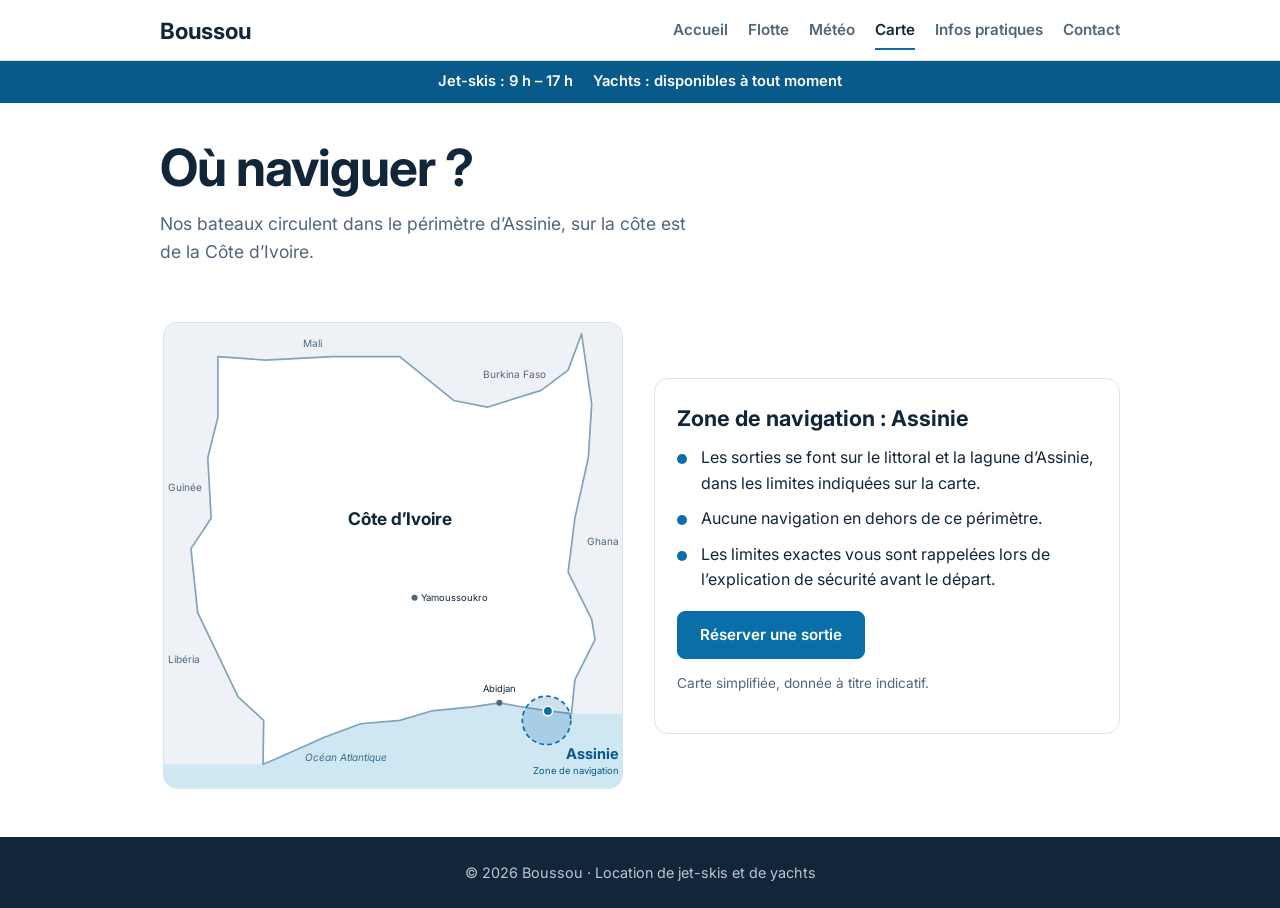
==== carte.html @ 57df0d9c "Add files via upload" ====
<!DOCTYPE html>
<html lang="fr">
<head>
<meta charset="UTF-8">
<meta name="viewport" content="width=device-width, initial-scale=1, viewport-fit=cover">
<title>Où naviguer ? – Boussou</title>
<link href="https://fonts.googleapis.com/css2?family=Inter:wght@400;600;700&display=swap" rel="stylesheet">
<link rel="stylesheet" href="style.css">
</head>
<body>
<header><div class="wrap barre"><a class="logo" href="index.html">Boussou</a><button class="menu-btn" id="menu-btn" type="button" aria-expanded="false" aria-controls="nav">Menu</button><nav id="nav" aria-label="Navigation principale"><a href="index.html">Accueil</a><a href="flotte.html">Flotte</a><a href="meteo.html">Météo</a><a href="carte.html" class="actif">Carte</a><a href="infos.html">Infos pratiques</a><a href="contact.html">Contact</a></nav></div></header>
<div class="barre-h"><span>Jet-skis : 9 h – 17 h</span><span>Yachts : disponibles à tout moment</span></div>
<main>
<div class="wrap hero petit"><h1>Où naviguer ?</h1><p class="sub">Nos bateaux circulent dans le périmètre d’Assinie, sur la côte est de la Côte d’Ivoire.</p></div>
<section><div class="wrap zonebox">
<svg class="ci" viewBox="-20 0 680 690" role="img" aria-label="Carte simplifiée de la Côte d’Ivoire avec la zone de navigation d’Assinie, au sud-est">
<path d="M-20,655 L127,655 L144,648 L218,615 L272,595 L330,590 L377,576 L438,570 L478,564 L506,569 L550,576 L585,580 L660,580 L660,690 L-20,690Z" fill="#cfe6f3"/>
<path d="M60,50 L130,55 L230,50 L330,50 L410,115 L460,125 L540,100 L580,70 L600,16 L615,120 L610,200 L590,290 L580,370 L615,440 L620,470 L590,530 L585,580 L550,576 L506,569 L478,564 L438,570 L377,576 L330,590 L272,595 L218,615 L144,648 L127,655 L128,590 L90,555 L30,430 L20,335 L50,290 L45,200 L60,140Z" fill="#fff" stroke="#7fa3ba" stroke-width="2.5" stroke-linejoin="round"/>
<g font-family="Inter,system-ui,sans-serif" fill="#52667a" font-size="15">
<text x="330" y="300" text-anchor="middle" font-size="26" font-weight="700" fill="#12263a">Côte d’Ivoire</text>
<text x="200" y="36" text-anchor="middle">Mali</text><text x="500" y="82" text-anchor="middle">Burkina Faso</text>
<text x="655" y="330" text-anchor="end">Ghana</text><text x="-14" y="250">Guinée</text><text x="-14" y="505">Libéria</text>
<text x="250" y="650" text-anchor="middle" font-style="italic" fill="#3d6f8f">Océan Atlantique</text></g>
<g font-family="Inter,system-ui,sans-serif" font-size="14" fill="#12263a">
<circle cx="352" cy="408" r="4.5" fill="#52667a"/><text x="362" y="413">Yamoussoukro</text>
<circle cx="478" cy="564" r="4.5" fill="#52667a"/><text x="478" y="548" text-anchor="middle">Abidjan</text></g>
<circle cx="548" cy="590" r="36" fill="#0a6ea8" fill-opacity=".2" stroke="#0a6ea8" stroke-width="2.5" stroke-dasharray="7 5"/>
<circle cx="550" cy="576" r="7" fill="#0a6ea8" stroke="#fff" stroke-width="2.5"/>
<text x="655" y="648" text-anchor="end" font-family="Inter,system-ui,sans-serif" font-size="22" font-weight="700" fill="#085a8a">Assinie</text>
<text x="655" y="670" text-anchor="end" font-family="Inter,system-ui,sans-serif" font-size="14" fill="#085a8a">Zone de navigation</text>
</svg>
<div class="carte">
  <h3>Zone de navigation : Assinie</h3>
  <ul class="liste-zone">
    <li>Les sorties se font sur le littoral et la lagune d’Assinie, dans les limites indiquées sur la carte.</li>
    <li>Aucune navigation en dehors de ce périmètre.</li>
    <li>Les limites exactes vous sont rappelées lors de l’explication de sécurité avant le départ.</li>
  </ul>
  <a class="btn" href="flotte.html">Réserver une sortie</a>
  <p class="mini" style="margin-top:14px">Carte simplifiée, donnée à titre indicatif.</p>
</div>
</div></section>
</main>
<footer>© 2026 Boussou · Location de jet-skis et de yachts</footer>
<script src="script.js"></script>
</body>
</html>
---- style.css ----
/* Boussou – style commun à toutes les pages */
:root{--encre:#12263a;--texte2:#52667a;--accent:#0a6ea8;--accent2:#085a8a;--gris:#f3f6f9;--bord:#dbe3ea;--img:url(plage.jpg)}
*{box-sizing:border-box;margin:0;padding:0}
html{scroll-behavior:smooth}
body{font-family:Inter,system-ui,-apple-system,"Segoe UI",sans-serif;color:var(--encre);background:#fff;line-height:1.6;-webkit-font-smoothing:antialiased}
a:focus-visible,summary:focus-visible{outline:3px solid var(--accent);outline-offset:3px}
.wrap{max-width:1000px;margin:0 auto;padding:0 20px}
header{border-bottom:1px solid var(--bord);background:#fff;position:sticky;top:0;z-index:5}
.barre{display:flex;flex-wrap:wrap;justify-content:space-between;align-items:center;gap:2px 24px;padding-top:calc(12px + env(safe-area-inset-top,0px));padding-bottom:6px}
.logo{font-size:1.4rem;font-weight:700;color:var(--encre);text-decoration:none;letter-spacing:-.01em}
nav{display:flex;flex-wrap:wrap;gap:0 20px}
nav a{color:var(--texte2);text-decoration:none;font-weight:600;font-size:.95rem;padding:6px 0;border-bottom:2px solid transparent}
nav a:hover{color:var(--accent)}
nav a.actif{color:var(--encre);border-bottom-color:var(--accent)}
.btn{display:inline-block;text-decoration:none;background:var(--accent);color:#fff;font-weight:600;font-size:.95rem;padding:11px 22px;border-radius:8px;border:1.5px solid var(--accent);transition:background .15s,color .15s;cursor:pointer;font-family:inherit}
.btn:hover{background:var(--accent2)}
.btn.grand{font-size:1.05rem;padding:14px 28px}
.btn.ghost{background:transparent;color:var(--accent)}
.btn.ghost:hover{background:var(--accent);color:#fff}
.hero{padding:40px 20px 48px}
.hero.petit{padding:36px 20px 8px}
h1{font-size:clamp(2rem,6.2vw,3.2rem);line-height:1.12;font-weight:700;letter-spacing:-.02em;max-width:18ch}
.sub{color:var(--texte2);font-size:1.1rem;max-width:50ch;margin:14px 0 24px}
.petit .sub{margin-bottom:0}
.photo{margin-top:34px}
.photo img{display:block;width:100%;aspect-ratio:4/3;object-fit:cover;object-position:45% 80%;border-radius:14px}
@media(min-width:760px){.photo img{aspect-ratio:16/8;object-position:50% 72%}}
section{padding:48px 0}
.gris{background:var(--gris)}
h2{font-size:clamp(1.6rem,4.5vw,2.1rem);font-weight:700;letter-spacing:-.015em;line-height:1.2;margin-bottom:22px}
.cartes{display:grid;gap:20px}
@media(min-width:800px){.cartes{grid-template-columns:1fr 1fr}.cartes.trois{grid-template-columns:1fr 1fr 1fr}}
.carte{background:#fff;border:1px solid var(--bord);border-radius:14px;padding:22px}
.carte h3{font-size:1.35rem;font-weight:700}
.carte p{color:var(--texte2);margin:6px 0 16px}
.vignette{aspect-ratio:16/10;border-radius:10px;background-image:var(--img);background-repeat:no-repeat;margin-bottom:16px;background-color:#cfe3ee}
.tete{display:flex;align-items:center;gap:10px;margin-bottom:14px}
.etiquette{background:#e5f1f8;color:var(--accent2);font-weight:700;font-size:.78rem;padding:3px 10px;border-radius:20px}
.specs{display:grid;grid-template-columns:1fr 1fr;gap:12px 16px;margin-bottom:14px}
.specs dt{font-size:.8rem;color:var(--texte2)}
.specs dd{font-weight:700}
.ligne{display:flex;align-items:center;gap:12px;padding:12px 0;border-top:1px solid var(--bord)}
.ligne .nom{flex:1;font-weight:600}
.ligne .prix{font-weight:700}
.ligne a{border:1.5px solid var(--accent);color:var(--accent);text-decoration:none;font-weight:600;font-size:.88rem;padding:7px 14px;border-radius:8px;transition:background .15s,color .15s}
.ligne a:hover{background:var(--accent);color:#fff}
.etapes{display:grid;gap:26px}
@media(min-width:800px){.etapes{grid-template-columns:repeat(3,1fr)}}
.etape b{display:grid;place-items:center;width:38px;height:38px;border-radius:50%;background:var(--accent);color:#fff;margin-bottom:10px}
.etape h3{font-size:1.1rem}
.etape p{color:var(--texte2)}
.etroit{max-width:640px}
details{border:1px solid var(--bord);border-radius:10px;margin-bottom:10px;background:#fff}
summary{cursor:pointer;font-weight:600;padding:16px 18px}
details p{padding:0 18px 16px;color:var(--texte2)}
.champ{display:grid;gap:6px;margin-bottom:16px}
label{font-weight:600;font-size:.95rem}
input,select,textarea{font:inherit;padding:12px;border:1px solid var(--bord);border-radius:8px;background:#fff;color:var(--encre);width:100%}
textarea{min-height:110px}
.ou{margin-top:18px;color:var(--texte2)}
.ou a{color:var(--accent);font-weight:600}
footer{background:var(--encre);color:#b9c7d4;text-align:center;padding:24px 20px calc(24px + env(safe-area-inset-bottom,0px));font-size:.9rem}
.zonebox{display:grid;gap:28px;align-items:center}
@media(min-width:800px){.zonebox{grid-template-columns:1fr 1fr}}
svg.ci{width:100%;height:auto;max-width:460px;margin:0 auto;display:block;border:1px solid var(--bord);border-radius:14px;background:#eef2f6}
.liste-zone{list-style:none;display:grid;gap:10px;margin:10px 0 18px}
.liste-zone li{padding-left:24px;position:relative}
.liste-zone li::before{content:"";position:absolute;left:0;top:.55em;width:10px;height:10px;border-radius:50%;background:var(--accent)}
.mini{font-size:.85rem;color:var(--texte2)}
.onglets{display:flex;gap:8px;max-width:440px;margin-bottom:14px}
.onglets button{flex:1;padding:12px 10px;border:1.5px solid var(--accent);background:#fff;color:var(--accent);font:600 1rem Inter,system-ui,sans-serif;border-radius:10px;cursor:pointer}
.onglets button[aria-selected=true]{background:var(--accent);color:#fff}
.intro-cat{color:var(--texte2);margin-bottom:22px}
.carte.large{grid-column:1/-1}
@media(min-width:800px){.large .specs{grid-template-columns:repeat(3,1fr)}}
.titre-int{font-size:1rem;margin:6px 0 10px}
.galerie{display:flex;gap:12px;overflow-x:auto;scroll-snap-type:x mandatory;padding-bottom:10px;margin-bottom:12px}
.tuile{flex:0 0 68%;max-width:270px;scroll-snap-align:start;border:1px solid var(--bord);border-radius:10px;overflow:hidden;background:#fff}
.tuile .ph{aspect-ratio:4/3;background:#e8f0f5 center/cover;display:grid;place-items:center;color:var(--texte2);font-size:.82rem}
.tuile figcaption{padding:9px 12px;font-weight:600}

/* Météo */
.meteo-jours{display:grid;grid-template-columns:repeat(4,1fr);gap:8px;margin-bottom:16px}
.mj{border:1.5px solid var(--bord);background:#fff;border-radius:10px;padding:10px 4px;text-align:center;cursor:pointer;font:inherit;color:var(--encre);display:grid;gap:2px;justify-items:center}
.mj[aria-pressed=true]{border-color:var(--accent);background:#e5f1f8}
.mj .j{font-weight:700;font-size:.85rem;text-transform:capitalize}
.mj .ic{font-size:1.7rem;line-height:1.2}
.mj .t{font-weight:700}
.mj .p{font-size:.78rem;color:var(--texte2)}
.verdict{padding:14px 16px;border-radius:10px;font-weight:700;margin-bottom:14px}
.verdict small{display:block;font-weight:400;margin-top:4px}
.v0{background:#e6f5ec;color:#16643a}.v1{background:#fff4dd;color:#7a5200}.v2{background:#fde8e8;color:#8f1d1d}
.mdet{display:grid;gap:20px}
@media(min-width:800px){.mdet{grid-template-columns:1fr 1fr}}
.mdet .carte p{margin:0}
.chiffres{display:grid;grid-template-columns:1fr 1fr;gap:10px 16px}
.chiffres dt{font-size:.8rem;color:var(--texte2)}
.chiffres dd{font-weight:700}
.prevoir{list-style:none;display:grid;gap:8px}
.prevoir li{padding-left:24px;position:relative}
.prevoir li::before{content:"\2713";position:absolute;left:0;color:var(--accent);font-weight:700}

/* En-tête : logo + bouton Menu sur mobile, menu horizontal sur grand écran */
.barre{padding-bottom:10px}
.menu-btn{display:inline-flex;align-items:center;gap:8px;background:#fff;border:1.5px solid var(--bord);border-radius:8px;padding:8px 14px;font:600 .95rem Inter,system-ui,sans-serif;color:var(--encre);cursor:pointer}
.menu-btn::after{content:"\25BE"}
.menu-btn[aria-expanded=true]::after{content:"\25B4"}
.menu-btn:focus-visible{outline:3px solid var(--accent);outline-offset:3px}
@media(max-width:799px){
  nav{display:none;flex-direction:column;flex-basis:100%;gap:0;padding:6px 0 4px}
  nav.ouvert{display:flex}
  nav a{padding:14px 2px;font-size:1.05rem;border-bottom:1px solid var(--bord)}
  nav a:last-child{border-bottom:0}
  nav a.actif{color:var(--accent);border-bottom-color:var(--bord)}
}
@media(min-width:800px){.menu-btn{display:none}}

/* Horaires bien visibles */
.barre-h{background:var(--accent2);color:#fff;font-size:.92rem;font-weight:600;text-align:center;padding:9px 16px;display:flex;flex-wrap:wrap;justify-content:center;gap:2px 20px}
.heure{display:inline-block;background:#e5f1f8;color:var(--accent2);font-weight:700;font-size:1rem;padding:6px 14px;border-radius:20px;margin:2px 0 10px}
.carte .heure{margin-bottom:12px}
.encart-h{display:grid;gap:2px;border:1.5px solid var(--accent);background:#e5f1f8;border-radius:12px;padding:14px 16px;margin:0 0 22px;font-weight:600;color:var(--encre)}
.encart-h b{font-size:.8rem;letter-spacing:.06em;text-transform:uppercase;color:var(--accent2)}
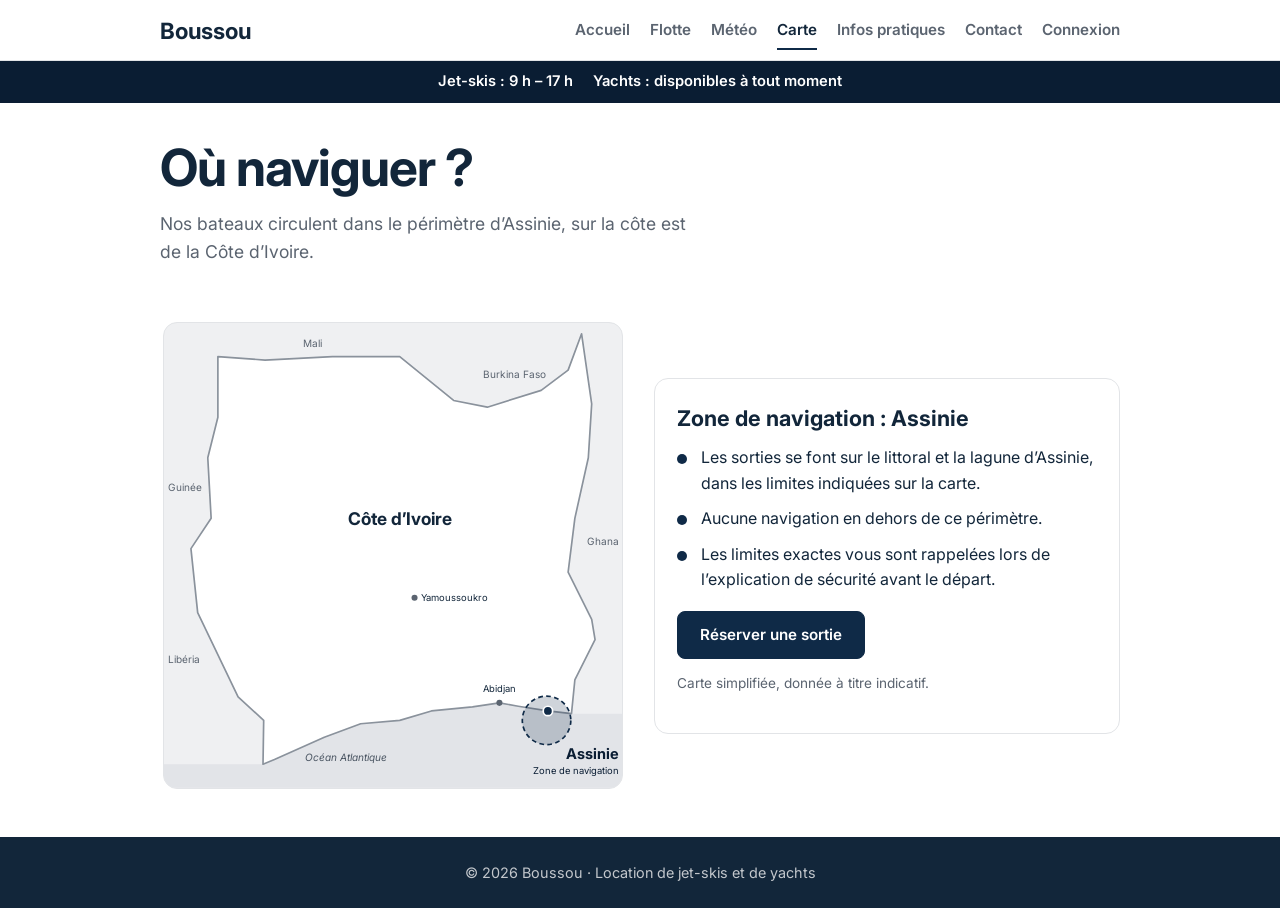
==== commit 570eeb19: "Add files via upload" ====
--- a/carte.html
+++ b/carte.html
@@ -1,33 +1,27 @@
 <!DOCTYPE html>
-<html lang="fr">
-<head>
-<meta charset="UTF-8">
-<meta name="viewport" content="width=device-width, initial-scale=1, viewport-fit=cover">
-<title>Où naviguer ? – Boussou</title>
+<html lang="fr"><head><meta charset="UTF-8"><meta name="viewport" content="width=device-width, initial-scale=1, viewport-fit=cover"><title>Zone de navigation – Boussou</title>
 <link href="https://fonts.googleapis.com/css2?family=Inter:wght@400;600;700&display=swap" rel="stylesheet">
-<link rel="stylesheet" href="style.css">
-</head>
-<body>
-<header><div class="wrap barre"><a class="logo" href="index.html">Boussou</a><button class="menu-btn" id="menu-btn" type="button" aria-expanded="false" aria-controls="nav">Menu</button><nav id="nav" aria-label="Navigation principale"><a href="index.html">Accueil</a><a href="flotte.html">Flotte</a><a href="meteo.html">Météo</a><a href="carte.html" class="actif">Carte</a><a href="infos.html">Infos pratiques</a><a href="contact.html">Contact</a></nav></div></header>
+<link rel="stylesheet" href="style.css"></head><body>
+<header><div class="wrap barre"><a class="logo" href="index.html">Boussou</a><button class="menu-btn" id="menu-btn" type="button" aria-expanded="false" aria-controls="nav">Menu</button><nav id="nav" aria-label="Navigation principale"><a href="index.html">Accueil</a><a href="flotte.html">Flotte</a><a href="meteo.html">Météo</a><a class="actif" href="carte.html">Carte</a><a href="infos.html">Infos pratiques</a><a href="contact.html">Contact</a><a id="lien-compte" href="connexion.html">Connexion</a></nav></div></header>
 <div class="barre-h"><span>Jet-skis : 9 h – 17 h</span><span>Yachts : disponibles à tout moment</span></div>
 <main>
 <div class="wrap hero petit"><h1>Où naviguer ?</h1><p class="sub">Nos bateaux circulent dans le périmètre d’Assinie, sur la côte est de la Côte d’Ivoire.</p></div>
 <section><div class="wrap zonebox">
 <svg class="ci" viewBox="-20 0 680 690" role="img" aria-label="Carte simplifiée de la Côte d’Ivoire avec la zone de navigation d’Assinie, au sud-est">
-<path d="M-20,655 L127,655 L144,648 L218,615 L272,595 L330,590 L377,576 L438,570 L478,564 L506,569 L550,576 L585,580 L660,580 L660,690 L-20,690Z" fill="#cfe6f3"/>
-<path d="M60,50 L130,55 L230,50 L330,50 L410,115 L460,125 L540,100 L580,70 L600,16 L615,120 L610,200 L590,290 L580,370 L615,440 L620,470 L590,530 L585,580 L550,576 L506,569 L478,564 L438,570 L377,576 L330,590 L272,595 L218,615 L144,648 L127,655 L128,590 L90,555 L30,430 L20,335 L50,290 L45,200 L60,140Z" fill="#fff" stroke="#7fa3ba" stroke-width="2.5" stroke-linejoin="round"/>
-<g font-family="Inter,system-ui,sans-serif" fill="#52667a" font-size="15">
+<path d="M-20,655 L127,655 L144,648 L218,615 L272,595 L330,590 L377,576 L438,570 L478,564 L506,569 L550,576 L585,580 L660,580 L660,690 L-20,690Z" fill="#e2e4e8"/>
+<path d="M60,50 L130,55 L230,50 L330,50 L410,115 L460,125 L540,100 L580,70 L600,16 L615,120 L610,200 L590,290 L580,370 L615,440 L620,470 L590,530 L585,580 L550,576 L506,569 L478,564 L438,570 L377,576 L330,590 L272,595 L218,615 L144,648 L127,655 L128,590 L90,555 L30,430 L20,335 L50,290 L45,200 L60,140Z" fill="#fff" stroke="#8a929c" stroke-width="2.5" stroke-linejoin="round"/>
+<g font-family="Inter,system-ui,sans-serif" fill="#5b6470" font-size="15">
 <text x="330" y="300" text-anchor="middle" font-size="26" font-weight="700" fill="#12263a">Côte d’Ivoire</text>
 <text x="200" y="36" text-anchor="middle">Mali</text><text x="500" y="82" text-anchor="middle">Burkina Faso</text>
 <text x="655" y="330" text-anchor="end">Ghana</text><text x="-14" y="250">Guinée</text><text x="-14" y="505">Libéria</text>
-<text x="250" y="650" text-anchor="middle" font-style="italic" fill="#3d6f8f">Océan Atlantique</text></g>
+<text x="250" y="650" text-anchor="middle" font-style="italic" fill="#4a5562">Océan Atlantique</text></g>
 <g font-family="Inter,system-ui,sans-serif" font-size="14" fill="#12263a">
-<circle cx="352" cy="408" r="4.5" fill="#52667a"/><text x="362" y="413">Yamoussoukro</text>
-<circle cx="478" cy="564" r="4.5" fill="#52667a"/><text x="478" y="548" text-anchor="middle">Abidjan</text></g>
-<circle cx="548" cy="590" r="36" fill="#0a6ea8" fill-opacity=".2" stroke="#0a6ea8" stroke-width="2.5" stroke-dasharray="7 5"/>
-<circle cx="550" cy="576" r="7" fill="#0a6ea8" stroke="#fff" stroke-width="2.5"/>
-<text x="655" y="648" text-anchor="end" font-family="Inter,system-ui,sans-serif" font-size="22" font-weight="700" fill="#085a8a">Assinie</text>
-<text x="655" y="670" text-anchor="end" font-family="Inter,system-ui,sans-serif" font-size="14" fill="#085a8a">Zone de navigation</text>
+<circle cx="352" cy="408" r="4.5" fill="#5b6470"/><text x="362" y="413">Yamoussoukro</text>
+<circle cx="478" cy="564" r="4.5" fill="#5b6470"/><text x="478" y="548" text-anchor="middle">Abidjan</text></g>
+<circle cx="548" cy="590" r="36" fill="#0f2a47" fill-opacity=".2" stroke="#0f2a47" stroke-width="2.5" stroke-dasharray="7 5"/>
+<circle cx="550" cy="576" r="7" fill="#0f2a47" stroke="#fff" stroke-width="2.5"/>
+<text x="655" y="648" text-anchor="end" font-family="Inter,system-ui,sans-serif" font-size="22" font-weight="700" fill="#0a1d33">Assinie</text>
+<text x="655" y="670" text-anchor="end" font-family="Inter,system-ui,sans-serif" font-size="14" fill="#0a1d33">Zone de navigation</text>
 </svg>
 <div class="carte">
   <h3>Zone de navigation : Assinie</h3>
@@ -43,5 +37,5 @@
 </main>
 <footer>© 2026 Boussou · Location de jet-skis et de yachts</footer>
 <script src="script.js"></script>
-</body>
-</html>
+<script src="compte.js"></script>
+</body></html>
--- a/style.css
+++ b/style.css
@@ -1,5 +1,5 @@
 /* Boussou – style commun à toutes les pages */
-:root{--encre:#12263a;--texte2:#52667a;--accent:#0a6ea8;--accent2:#085a8a;--gris:#f3f6f9;--bord:#dbe3ea;--img:url(plage.jpg)}
+:root{--encre:#12263a;--texte2:#5b6470;--accent:#0f2a47;--accent2:#0a1d33;--gris:#f5f5f6;--bord:#e2e4e7;--img:url(plage.jpg)}
 *{box-sizing:border-box;margin:0;padding:0}
 html{scroll-behavior:smooth}
 body{font-family:Inter,system-ui,-apple-system,"Segoe UI",sans-serif;color:var(--encre);background:#fff;line-height:1.6;-webkit-font-smoothing:antialiased}
@@ -33,9 +33,9 @@
 .carte{background:#fff;border:1px solid var(--bord);border-radius:14px;padding:22px}
 .carte h3{font-size:1.35rem;font-weight:700}
 .carte p{color:var(--texte2);margin:6px 0 16px}
-.vignette{aspect-ratio:16/10;border-radius:10px;background-image:var(--img);background-repeat:no-repeat;margin-bottom:16px;background-color:#cfe3ee}
+.vignette{aspect-ratio:16/10;border-radius:10px;background-image:var(--img);background-repeat:no-repeat;margin-bottom:16px;background-color:#e4e6e9}
 .tete{display:flex;align-items:center;gap:10px;margin-bottom:14px}
-.etiquette{background:#e5f1f8;color:var(--accent2);font-weight:700;font-size:.78rem;padding:3px 10px;border-radius:20px}
+.etiquette{background:#eeeff1;color:var(--accent2);font-weight:700;font-size:.78rem;padding:3px 10px;border-radius:20px}
 .specs{display:grid;grid-template-columns:1fr 1fr;gap:12px 16px;margin-bottom:14px}
 .specs dt{font-size:.8rem;color:var(--texte2)}
 .specs dd{font-weight:700}
@@ -59,10 +59,10 @@
 textarea{min-height:110px}
 .ou{margin-top:18px;color:var(--texte2)}
 .ou a{color:var(--accent);font-weight:600}
-footer{background:var(--encre);color:#b9c7d4;text-align:center;padding:24px 20px calc(24px + env(safe-area-inset-bottom,0px));font-size:.9rem}
+footer{background:var(--encre);color:#c3c7cc;text-align:center;padding:24px 20px calc(24px + env(safe-area-inset-bottom,0px));font-size:.9rem}
 .zonebox{display:grid;gap:28px;align-items:center}
 @media(min-width:800px){.zonebox{grid-template-columns:1fr 1fr}}
-svg.ci{width:100%;height:auto;max-width:460px;margin:0 auto;display:block;border:1px solid var(--bord);border-radius:14px;background:#eef2f6}
+svg.ci{width:100%;height:auto;max-width:460px;margin:0 auto;display:block;border:1px solid var(--bord);border-radius:14px;background:#eff0f2}
 .liste-zone{list-style:none;display:grid;gap:10px;margin:10px 0 18px}
 .liste-zone li{padding-left:24px;position:relative}
 .liste-zone li::before{content:"";position:absolute;left:0;top:.55em;width:10px;height:10px;border-radius:50%;background:var(--accent)}
@@ -76,13 +76,13 @@
 .titre-int{font-size:1rem;margin:6px 0 10px}
 .galerie{display:flex;gap:12px;overflow-x:auto;scroll-snap-type:x mandatory;padding-bottom:10px;margin-bottom:12px}
 .tuile{flex:0 0 68%;max-width:270px;scroll-snap-align:start;border:1px solid var(--bord);border-radius:10px;overflow:hidden;background:#fff}
-.tuile .ph{aspect-ratio:4/3;background:#e8f0f5 center/cover;display:grid;place-items:center;color:var(--texte2);font-size:.82rem}
+.tuile .ph{aspect-ratio:4/3;background:#ecedef center/cover;display:grid;place-items:center;color:var(--texte2);font-size:.82rem}
 .tuile figcaption{padding:9px 12px;font-weight:600}
 
 /* Météo */
 .meteo-jours{display:grid;grid-template-columns:repeat(4,1fr);gap:8px;margin-bottom:16px}
 .mj{border:1.5px solid var(--bord);background:#fff;border-radius:10px;padding:10px 4px;text-align:center;cursor:pointer;font:inherit;color:var(--encre);display:grid;gap:2px;justify-items:center}
-.mj[aria-pressed=true]{border-color:var(--accent);background:#e5f1f8}
+.mj[aria-pressed=true]{border-color:var(--accent);background:#eeeff1}
 .mj .j{font-weight:700;font-size:.85rem;text-transform:capitalize}
 .mj .ic{font-size:1.7rem;line-height:1.2}
 .mj .t{font-weight:700}
@@ -117,7 +117,120 @@
 
 /* Horaires bien visibles */
 .barre-h{background:var(--accent2);color:#fff;font-size:.92rem;font-weight:600;text-align:center;padding:9px 16px;display:flex;flex-wrap:wrap;justify-content:center;gap:2px 20px}
-.heure{display:inline-block;background:#e5f1f8;color:var(--accent2);font-weight:700;font-size:1rem;padding:6px 14px;border-radius:20px;margin:2px 0 10px}
+.heure{display:inline-block;background:#eeeff1;color:var(--accent2);font-weight:700;font-size:1rem;padding:6px 14px;border-radius:20px;margin:2px 0 10px}
 .carte .heure{margin-bottom:12px}
-.encart-h{display:grid;gap:2px;border:1.5px solid var(--accent);background:#e5f1f8;border-radius:12px;padding:14px 16px;margin:0 0 22px;font-weight:600;color:var(--encre)}
+.encart-h{display:grid;gap:2px;border:1.5px solid var(--accent);background:#eeeff1;border-radius:12px;padding:14px 16px;margin:0 0 22px;font-weight:600;color:var(--encre)}
 .encart-h b{font-size:.8rem;letter-spacing:.06em;text-transform:uppercase;color:var(--accent2)}
+
+/* Comptes clients */
+[hidden]{display:none!important}
+.etat{display:inline-block;padding:3px 10px;border-radius:20px;font-size:.82rem;font-weight:700;margin:2px 0 8px}
+.etroit .onglets{margin-bottom:20px}
+
+/* Yachts : cartes courtes et fiche */
+.specs.trois{grid-template-columns:repeat(3,1fr)}
+.actions{display:flex;gap:10px;flex-wrap:wrap}
+.carte.fiche{grid-column:1/-1}
+.carte.fiche h2{font-size:1.6rem}
+.galerie2{display:grid;grid-template-columns:1fr;gap:12px;margin-bottom:10px}
+@media(min-width:800px){.galerie2{max-width:760px}.fiche-specs{grid-template-columns:repeat(5,1fr)!important}}
+.tuile2{margin:0}
+.tuile2 .ph{display:block;width:100%;border:0;padding:0;border-radius:10px;background:#ecedef;cursor:zoom-in;overflow:hidden}
+.tuile2 .ph img{display:block;width:100%;height:auto}
+.tuile2 .ph.vide{aspect-ratio:16/5;display:grid;place-items:center;border:1.5px dashed var(--bord);background:#fff;color:var(--texte2);font-size:.8rem;cursor:default}
+.tuile2 figcaption{font-size:.8rem;color:var(--texte2);margin-top:4px}
+dd.vide{color:var(--texte2);font-weight:400;font-style:italic}
+#lb{position:fixed;inset:0;background:rgba(0,0,0,.92);display:grid;place-items:center;z-index:100;padding:16px;cursor:zoom-out}
+#lb img{max-width:100%;max-height:88vh;border-radius:8px}
+#lb button{position:absolute;top:calc(12px + env(safe-area-inset-top,0px));right:16px;width:42px;height:42px;border:0;border-radius:50%;background:#fff;color:#111;font-size:1.7rem;line-height:1;cursor:pointer}
+
+/* Visionneuse verticale */
+#lb{display:block;padding:0;cursor:default}
+#lb .pile{height:100%;overflow-y:auto;scroll-snap-type:y mandatory;overscroll-behavior:contain;-webkit-overflow-scrolling:touch}
+#lb figure{height:100%;margin:0;scroll-snap-align:center;scroll-snap-stop:always;display:grid;place-items:center;padding:64px 12px}
+#lb img{max-width:100%;max-height:100%;object-fit:contain;border-radius:8px}
+#lb .x{z-index:2}
+#lb .cpt{position:absolute;z-index:2;top:calc(22px + env(safe-area-inset-top,0px));left:16px;color:#fff;font-size:.95rem;font-weight:600}
+
+/* Cartes « affiche » */
+.carte.affiche{padding:0;overflow:hidden}
+.photo{position:relative}
+.photo img{display:block;width:100%;height:auto}
+.photo .vignette{margin:0;border-radius:0;aspect-ratio:4/3}
+.legende{position:absolute;left:0;right:0;bottom:0;padding:56px 18px 16px;color:#fff;background:linear-gradient(to top,rgba(10,29,51,.88),rgba(10,29,51,0))}
+.legende h3{color:#fff;font-size:1.4rem;font-weight:700;line-height:1.15;letter-spacing:.02em;text-transform:uppercase}
+.legende span{display:block;font-size:.85rem;opacity:.85;margin-top:2px}
+.infos{padding:16px 18px 18px}
+.carte.affiche .infos p{margin:0 0 6px}
+.infos .fait{font-weight:600;color:var(--encre)}
+.infos .apartir{color:var(--texte2)}
+.infos .apartir b{color:var(--encre)}
+.infos .dispo{font-size:.85rem;color:var(--texte2);margin-bottom:14px!important}
+.infos .actions{margin-top:2px}
+
+/* Yachts : carte « affiche » */
+.carte.yc{padding:0;overflow:hidden}
+.poster{position:relative;display:block;width:100%;padding:0;border:0;background:none;cursor:pointer;text-align:left;color:#fff;font:inherit}
+.poster img{display:block;width:100%;height:auto}
+.sans{display:block;width:100%;aspect-ratio:3/2;background:linear-gradient(135deg,#1c3556,#0a1d33)}
+.legende{position:absolute;left:0;right:0;bottom:0;padding:56px 18px 16px;display:grid;gap:2px;text-align:left;color:#fff;background:linear-gradient(to top,rgba(10,29,51,.9),rgba(10,29,51,0));pointer-events:none}
+.legende small{font-size:.74rem;font-weight:600;letter-spacing:.16em;text-transform:uppercase;opacity:.85}
+.legende b{font-size:1.75rem;line-height:1.1;font-weight:800;letter-spacing:.02em;text-transform:uppercase}
+.legende b span{display:inline;font-size:1em;font-weight:400;opacity:.9}
+.pied{padding:14px 18px 18px}
+.fiche{grid-column:1/-1}
+.fiche>.btn{margin-bottom:14px}
+.fiche .info{margin-top:18px}
+.tuile2 .ph{position:relative;text-align:left}
+.tuile2 .ph.affiche-vide{padding:0;border:0;cursor:default;overflow:hidden;background:none}
+
+.fiche .info .titre-int{margin-top:24px;margin-bottom:8px}
+.fiche .info .titre-int:first-child{margin-top:0}
+
+/* Accueil : grande photo pleine largeur */
+.photo-pleine img{display:block;width:100%;height:auto;max-height:78vh;object-fit:cover;object-position:50% 65%}
+.photo-pleine+.hero{padding-top:28px}
+
+/* Fiche yacht : photos pleine largeur + panneau du bas */
+body.fiche-ouverte #sec-flotte{padding-top:0}
+.fiche{margin-inline:-20px;padding-bottom:170px;grid-column:1/-1}
+.gal{position:relative;max-width:760px;margin-inline:auto}
+.gal #retour{position:fixed;top:calc(var(--hh,64px) + 10px);left:12px;z-index:6;margin:0;background:#fff;box-shadow:0 2px 10px rgba(0,0,0,.28)}
+.galerie2{gap:2px;background:#0a1d33;margin:0;max-width:none}
+.tuile2 .ph{border-radius:0}
+.feuille{position:fixed;left:0;right:0;bottom:0;z-index:30;background:#fff;border-radius:18px 18px 0 0;box-shadow:0 -8px 28px rgba(10,29,51,.24);display:flex;flex-direction:column;max-height:82vh;padding-bottom:env(safe-area-inset-bottom,0px)}
+.feuille.ouverte{height:82vh}
+.feuille .poignee{display:flex;align-items:center;justify-content:center;gap:8px;flex:none;width:calc(100% - 36px);margin:12px 18px 10px;padding:11px 14px;border:1.5px solid var(--accent);border-radius:999px;background:#fff;color:var(--accent);font:700 .95rem Inter,system-ui,sans-serif;cursor:pointer;animation:pulse 2.2s ease-in-out 3}
+.feuille .poignee .fl-ch{font-style:normal;font-size:.8rem}
+.feuille.ouverte .poignee{animation:none}
+@keyframes pulse{0%,100%{background:#fff;color:var(--accent)}50%{background:var(--accent);color:#fff}}
+.feuille .fl{flex:none;display:flex;align-items:center;gap:12px;padding:0 18px 14px}
+.feuille .ft{flex:1;min-width:0;border:0;background:none;text-align:left;cursor:pointer;font:inherit;color:var(--encre);padding:0}
+.feuille .ft small{display:block;font-size:.72rem;font-weight:600;letter-spacing:.14em;text-transform:uppercase;color:var(--texte2)}
+.feuille .ft b{display:block;font-size:1.2rem;line-height:1.25}
+.feuille .ft span{display:block;font-size:.9rem;color:var(--texte2)}
+.feuille .fl .btn{padding:12px 20px;white-space:nowrap}
+.feuille .fc{flex:1;overflow-y:auto;padding:4px 18px 28px;border-top:1px solid var(--bord);overscroll-behavior:contain;-webkit-overflow-scrolling:touch}
+.fc .titre-int{margin:22px 0 8px}
+.fc .titre-int:first-child{margin-top:14px}
+@media(min-width:800px){.feuille{left:50%;right:auto;width:760px;transform:translateX(-50%)}}
+
+/* Accueil : titre doré sur la photo */
+.photo-pleine{position:relative}
+.photo-pleine::after{content:"";position:absolute;left:0;right:0;bottom:0;height:58%;background:linear-gradient(to top,rgba(8,24,45,.86) 0%,rgba(8,24,45,.55) 48%,rgba(8,24,45,0) 100%);pointer-events:none}
+.photo-pleine .titre-photo{position:absolute;z-index:2;left:18px;bottom:16px;margin:0;max-width:50%;color:#f0c55a;font-size:1.6rem;line-height:1.12;font-weight:800;letter-spacing:.01em;text-shadow:0 2px 12px rgba(0,0,0,.6)}
+@media(min-width:800px){.photo-pleine .titre-photo{left:max(24px,calc(50% - 480px));bottom:38px;max-width:none;font-size:3.1rem}}
+
+/* Lignes de réservation : durée sur une seule ligne */
+.ligne .nom{white-space:nowrap}
+.ligne .prix{white-space:nowrap}
+@media(max-width:430px){.ligne{gap:10px}.ligne .nom,.ligne .prix{font-size:.95rem}.ligne a{padding:9px 14px}}
+
+/* Offres des yachts */
+.offre{border:1px solid var(--bord);border-radius:12px;padding:14px 16px 4px;margin:12px 0}
+.offre .oh{display:flex;justify-content:space-between;align-items:baseline;gap:12px}
+.offre .oh b{font-size:1.05rem}
+.offre .oh span{font-size:.8rem;color:var(--texte2);text-align:right}
+.offre p{margin:6px 0 10px}
+.offre .ligne{padding:10px 0 12px}
+.offre .ligne .nom{white-space:normal}
